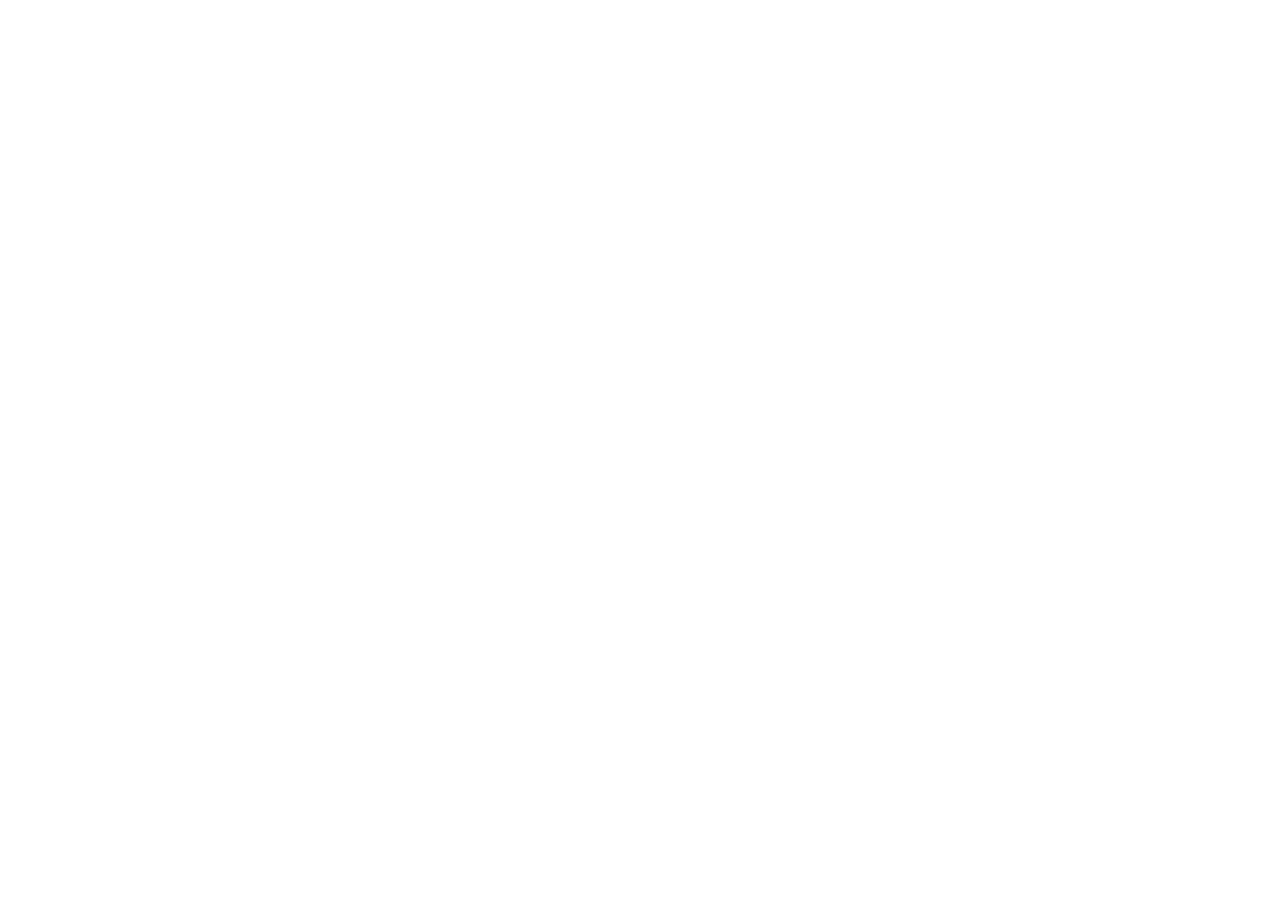
==== index.html @ a67c8c12 "FoodLens v3 sample-data preview" ====
<!doctype html>
<html lang="en">
  <head>
    <meta charset="UTF-8" />
    <meta name="viewport" content="width=device-width, initial-scale=1.0" />
    <meta name="robots" content="noindex,nofollow" />
    <title>FoodLens</title>
    <script type="module" crossorigin src="/foodlens-v3-preview/assets/index-B1rwq0A8.js"></script>
    <link rel="stylesheet" crossorigin href="/foodlens-v3-preview/assets/index-B7Wwh2Tb.css">
  <script>
(function () {
  var base = '/foodlens-v3-preview'
  var path = location.pathname
  if (path.indexOf(base) !== 0 || location.hash) return
  var extra = path.slice(base.length).replace(/\/index\.html$/, '').replace(/\/$/, '')
  if (extra) location.replace(base + '/#' + extra + location.search)
})()
</script>
  </head>
  <body>
    <div id="root"></div>
  </body>
</html>
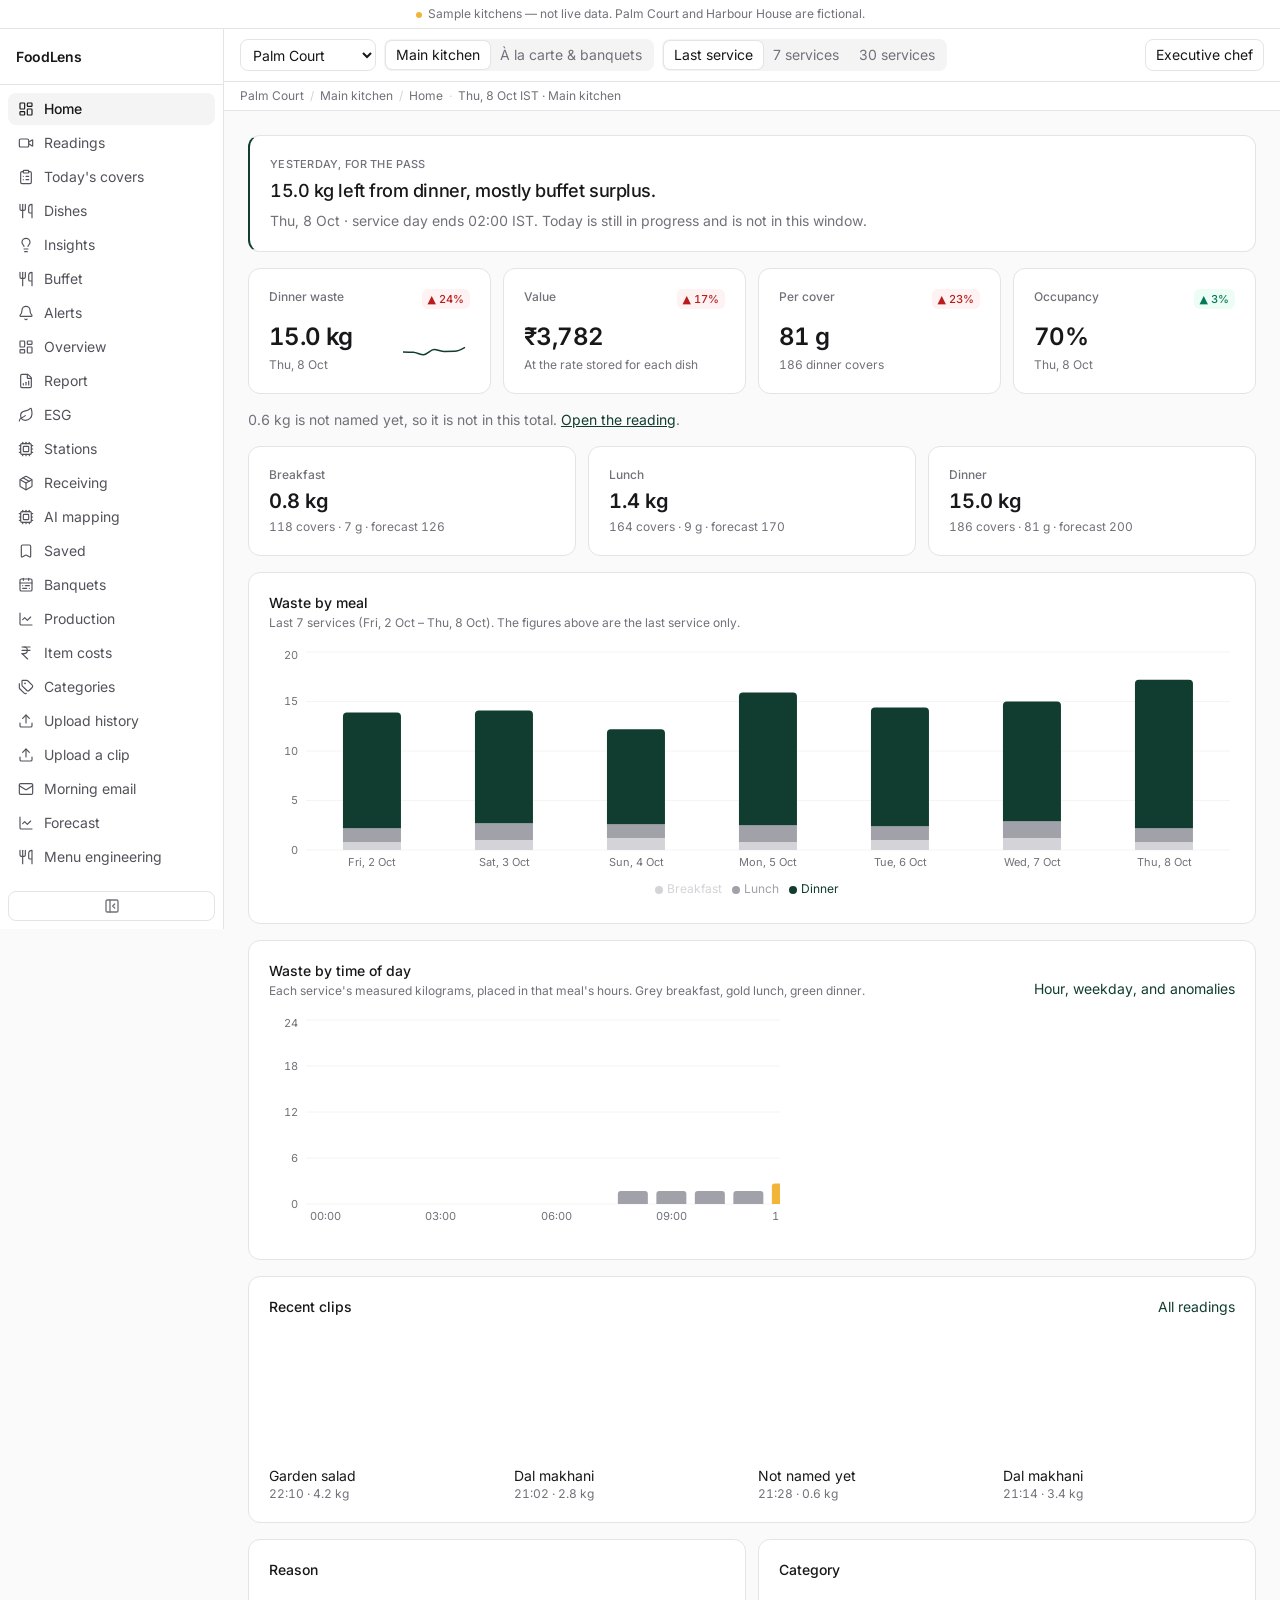
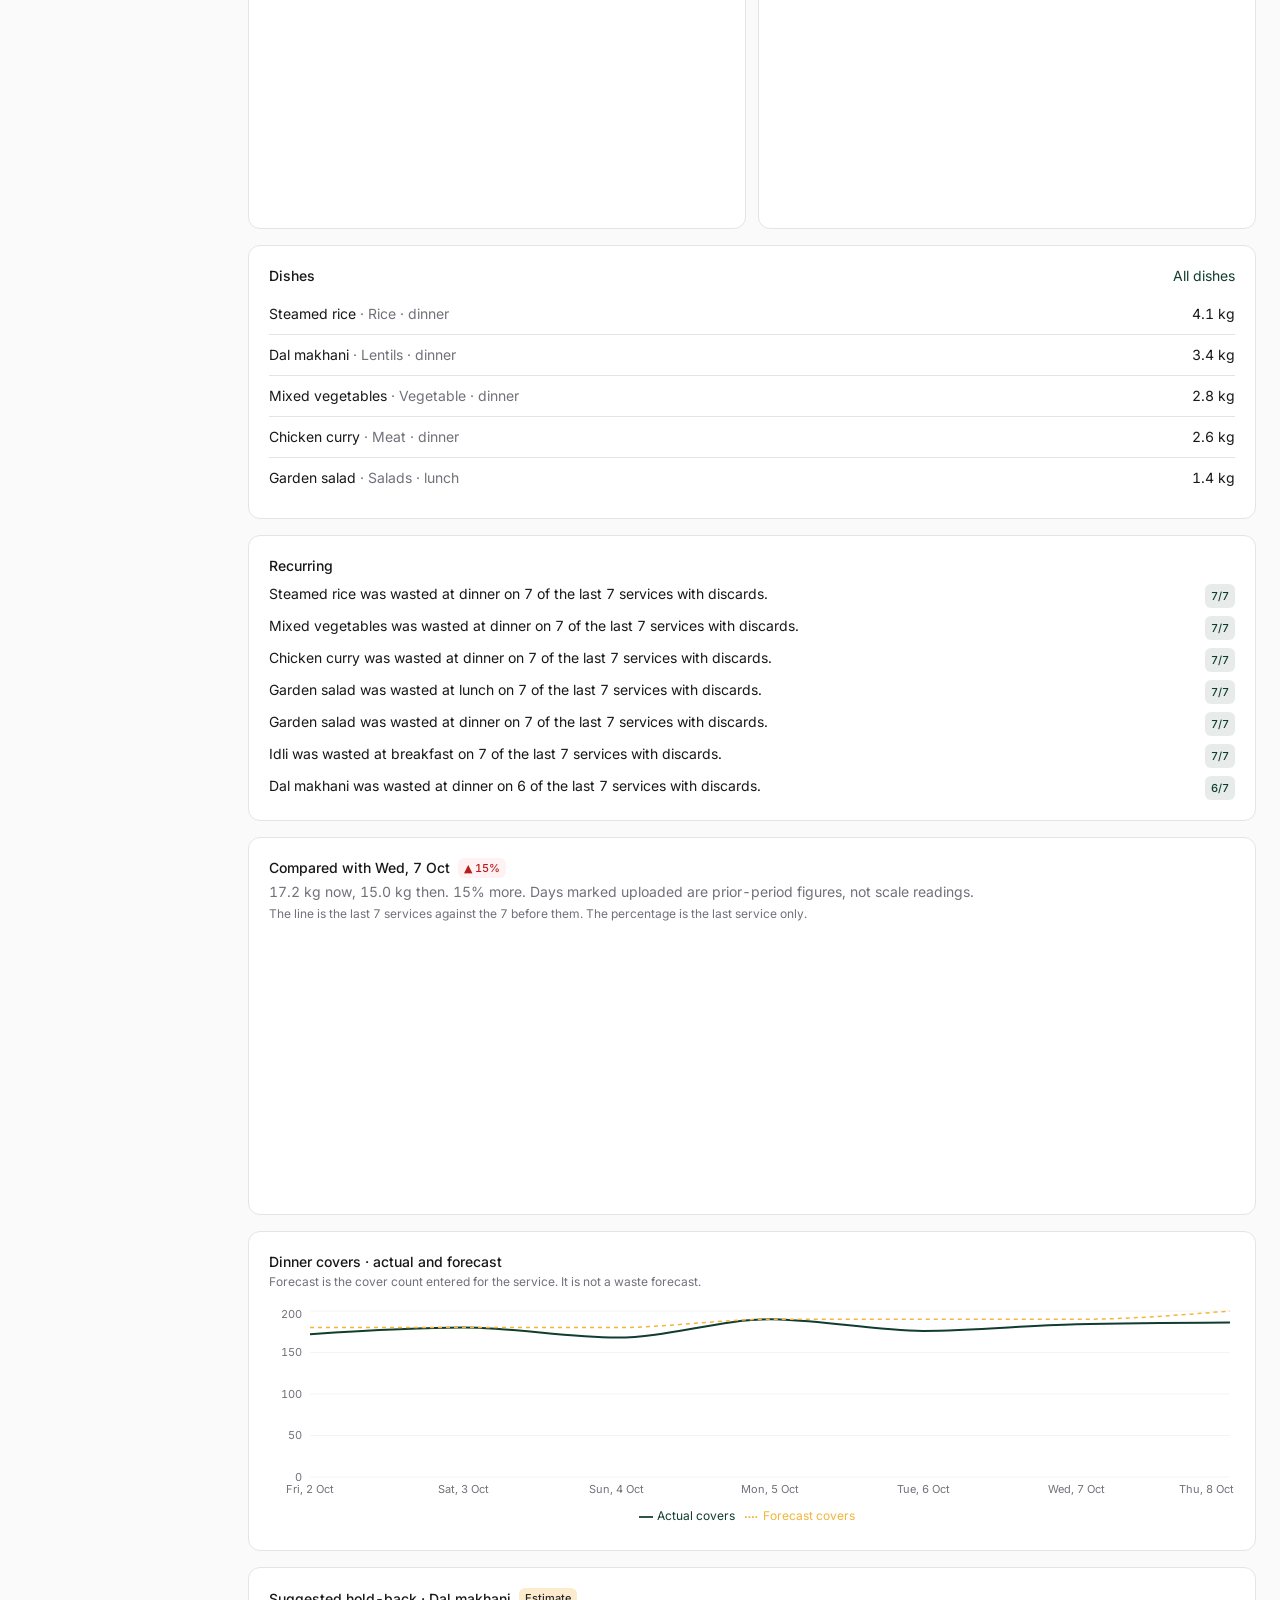
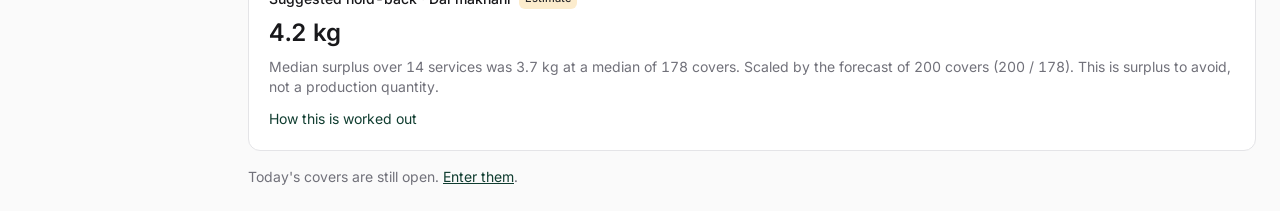
==== commit 830c6af0: "fix preview layout" ====
--- a/index.html
+++ b/index.html
@@ -5,8 +5,8 @@
     <meta name="viewport" content="width=device-width, initial-scale=1.0" />
     <meta name="robots" content="noindex,nofollow" />
     <title>FoodLens</title>
-    <script type="module" crossorigin src="/foodlens-v3-preview/assets/index-B1rwq0A8.js"></script>
-    <link rel="stylesheet" crossorigin href="/foodlens-v3-preview/assets/index-B7Wwh2Tb.css">
+    <script type="module" crossorigin src="/foodlens-v3-preview/assets/index-CcjBht7G.js"></script>
+    <link rel="stylesheet" crossorigin href="/foodlens-v3-preview/assets/index-CmCNtGsy.css">
   <script>
 (function () {
   var base = '/foodlens-v3-preview'
--- a/foodlens-v3-preview/assets/index-CmCNtGsy.css
+++ b/foodlens-v3-preview/assets/index-CmCNtGsy.css
@@ -0,0 +1 @@
+@font-face{font-family:Inter;font-style:normal;font-display:swap;font-weight:400;src:url(/foodlens-v3-preview/assets/inter-cyrillic-ext-400-normal-BQZuk6qB.woff2) format("woff2"),url(/foodlens-v3-preview/assets/inter-cyrillic-ext-400-normal-DQukG94-.woff) format("woff");unicode-range:U+0460-052F,U+1C80-1C8A,U+20B4,U+2DE0-2DFF,U+A640-A69F,U+FE2E-FE2F}@font-face{font-family:Inter;font-style:normal;font-display:swap;font-weight:400;src:url(/foodlens-v3-preview/assets/inter-cyrillic-400-normal-obahsSVq.woff2) format("woff2"),url(/foodlens-v3-preview/assets/inter-cyrillic-400-normal-HOLc17fK.woff) format("woff");unicode-range:U+0301,U+0400-045F,U+0490-0491,U+04B0-04B1,U+2116}@font-face{font-family:Inter;font-style:normal;font-display:swap;font-weight:400;src:url(/foodlens-v3-preview/assets/inter-greek-ext-400-normal-DGGRlc-M.woff2) format("woff2"),url(/foodlens-v3-preview/assets/inter-greek-ext-400-normal-KugGGMne.woff) format("woff");unicode-range:U+1F00-1FFF}@font-face{font-family:Inter;font-style:normal;font-display:swap;font-weight:400;src:url(/foodlens-v3-preview/assets/inter-greek-400-normal-B4URO6DV.woff2) format("woff2"),url(/foodlens-v3-preview/assets/inter-greek-400-normal-q2sYcFCs.woff) format("woff");unicode-range:U+0370-0377,U+037A-037F,U+0384-038A,U+038C,U+038E-03A1,U+03A3-03FF}@font-face{font-family:Inter;font-style:normal;font-display:swap;font-weight:400;src:url(/foodlens-v3-preview/assets/inter-vietnamese-400-normal-DMkecbls.woff2) format("woff2"),url(/foodlens-v3-preview/assets/inter-vietnamese-400-normal-Bbgyi5SW.woff) format("woff");unicode-range:U+0102-0103,U+0110-0111,U+0128-0129,U+0168-0169,U+01A0-01A1,U+01AF-01B0,U+0300-0301,U+0303-0304,U+0308-0309,U+0323,U+0329,U+1EA0-1EF9,U+20AB}@font-face{font-family:Inter;font-style:normal;font-display:swap;font-weight:400;src:url(/foodlens-v3-preview/assets/inter-latin-ext-400-normal-C1nco2VV.woff2) format("woff2"),url(/foodlens-v3-preview/assets/inter-latin-ext-400-normal-77YHD8bZ.woff) format("woff");unicode-range:U+0100-02BA,U+02BD-02C5,U+02C7-02CC,U+02CE-02D7,U+02DD-02FF,U+0304,U+0308,U+0329,U+1D00-1DBF,U+1E00-1E9F,U+1EF2-1EFF,U+2020,U+20A0-20AB,U+20AD-20C0,U+2113,U+2C60-2C7F,U+A720-A7FF}@font-face{font-family:Inter;font-style:normal;font-display:swap;font-weight:400;src:url(/foodlens-v3-preview/assets/inter-latin-400-normal-C38fXH4l.woff2) format("woff2"),url(/foodlens-v3-preview/assets/inter-latin-400-normal-CyCys3Eg.woff) format("woff");unicode-range:U+0000-00FF,U+0131,U+0152-0153,U+02BB-02BC,U+02C6,U+02DA,U+02DC,U+0304,U+0308,U+0329,U+2000-206F,U+20AC,U+2122,U+2191,U+2193,U+2212,U+2215,U+FEFF,U+FFFD}@font-face{font-family:Inter;font-style:normal;font-display:swap;font-weight:500;src:url(/foodlens-v3-preview/assets/inter-cyrillic-ext-500-normal-B0yAr1jD.woff2) format("woff2"),url(/foodlens-v3-preview/assets/inter-cyrillic-ext-500-normal-BmqWE9Dz.woff) format("woff");unicode-range:U+0460-052F,U+1C80-1C8A,U+20B4,U+2DE0-2DFF,U+A640-A69F,U+FE2E-FE2F}@font-face{font-family:Inter;font-style:normal;font-display:swap;font-weight:500;src:url(/foodlens-v3-preview/assets/inter-cyrillic-500-normal-BasfLYem.woff2) format("woff2"),url(/foodlens-v3-preview/assets/inter-cyrillic-500-normal-CxZf_p3X.woff) format("woff");unicode-range:U+0301,U+0400-045F,U+0490-0491,U+04B0-04B1,U+2116}@font-face{font-family:Inter;font-style:normal;font-display:swap;font-weight:500;src:url(/foodlens-v3-preview/assets/inter-greek-ext-500-normal-C4iEst2y.woff2) format("woff2"),url(/foodlens-v3-preview/assets/inter-greek-ext-500-normal-2j5mBUwD.woff) format("woff");unicode-range:U+1F00-1FFF}@font-face{font-family:Inter;font-style:normal;font-display:swap;font-weight:500;src:url(/foodlens-v3-preview/assets/inter-greek-500-normal-BIZE56-Y.woff2) format("woff2"),url(/foodlens-v3-preview/assets/inter-greek-500-normal-Xzm54t5V.woff) format("woff");unicode-range:U+0370-0377,U+037A-037F,U+0384-038A,U+038C,U+038E-03A1,U+03A3-03FF}@font-face{font-family:Inter;font-style:normal;font-display:swap;font-weight:500;src:url(/foodlens-v3-preview/assets/inter-vietnamese-500-normal-DOriooB6.woff2) format("woff2"),url(/foodlens-v3-preview/assets/inter-vietnamese-500-normal-mJboJaSs.woff) format("woff");unicode-range:U+0102-0103,U+0110-0111,U+0128-0129,U+0168-0169,U+01A0-01A1,U+01AF-01B0,U+0300-0301,U+0303-0304,U+0308-0309,U+0323,U+0329,U+1EA0-1EF9,U+20AB}@font-face{font-family:Inter;font-style:normal;font-display:swap;font-weight:500;src:url(/foodlens-v3-preview/assets/inter-latin-ext-500-normal-CV4jyFjo.woff2) format("woff2"),url(/foodlens-v3-preview/assets/inter-latin-ext-500-normal-BxGbmqWO.woff) format("woff");unicode-range:U+0100-02BA,U+02BD-02C5,U+02C7-02CC,U+02CE-02D7,U+02DD-02FF,U+0304,U+0308,U+0329,U+1D00-1DBF,U+1E00-1E9F,U+1EF2-1EFF,U+2020,U+20A0-20AB,U+20AD-20C0,U+2113,U+2C60-2C7F,U+A720-A7FF}@font-face{font-family:Inter;font-style:normal;font-display:swap;font-weight:500;src:url(/foodlens-v3-preview/assets/inter-latin-500-normal-Cerq10X2.woff2) format("woff2"),url(/foodlens-v3-preview/assets/inter-latin-500-normal-BL9OpVg8.woff) format("woff");unicode-range:U+0000-00FF,U+0131,U+0152-0153,U+02BB-02BC,U+02C6,U+02DA,U+02DC,U+0304,U+0308,U+0329,U+2000-206F,U+20AC,U+2122,U+2191,U+2193,U+2212,U+2215,U+FEFF,U+FFFD}@font-face{font-family:Inter;font-style:normal;font-display:swap;font-weight:600;src:url(/foodlens-v3-preview/assets/inter-cyrillic-ext-600-normal-Dfes3d0z.woff2) format("woff2"),url(/foodlens-v3-preview/assets/inter-cyrillic-ext-600-normal-Bcila6Z-.woff) format("woff");unicode-range:U+0460-052F,U+1C80-1C8A,U+20B4,U+2DE0-2DFF,U+A640-A69F,U+FE2E-FE2F}@font-face{font-family:Inter;font-style:normal;font-display:swap;font-weight:600;src:url(/foodlens-v3-preview/assets/inter-cyrillic-600-normal-CWCymEST.woff2) format("woff2"),url(/foodlens-v3-preview/assets/inter-cyrillic-600-normal-4D_pXhcN.woff) format("woff");unicode-range:U+0301,U+0400-045F,U+0490-0491,U+04B0-04B1,U+2116}@font-face{font-family:Inter;font-style:normal;font-display:swap;font-weight:600;src:url(/foodlens-v3-preview/assets/inter-greek-ext-600-normal-DRtmH8MT.woff2) format("woff2"),url(/foodlens-v3-preview/assets/inter-greek-ext-600-normal-B8X0CLgF.woff) format("woff");unicode-range:U+1F00-1FFF}@font-face{font-family:Inter;font-style:normal;font-display:swap;font-weight:600;src:url(/foodlens-v3-preview/assets/inter-greek-600-normal-plRanbMR.woff2) format("woff2"),url(/foodlens-v3-preview/assets/inter-greek-600-normal-BZpKdvQh.woff) format("woff");unicode-range:U+0370-0377,U+037A-037F,U+0384-038A,U+038C,U+038E-03A1,U+03A3-03FF}@font-face{font-family:Inter;font-style:normal;font-display:swap;font-weight:600;src:url(/foodlens-v3-preview/assets/inter-vietnamese-600-normal-Cc8MFFhd.woff2) format("woff2"),url(/foodlens-v3-preview/assets/inter-vietnamese-600-normal-BuLX-rYi.woff) format("woff");unicode-range:U+0102-0103,U+0110-0111,U+0128-0129,U+0168-0169,U+01A0-01A1,U+01AF-01B0,U+0300-0301,U+0303-0304,U+0308-0309,U+0323,U+0329,U+1EA0-1EF9,U+20AB}@font-face{font-family:Inter;font-style:normal;font-display:swap;font-weight:600;src:url(/foodlens-v3-preview/assets/inter-latin-ext-600-normal-D2bJ5OIk.woff2) format("woff2"),url(/foodlens-v3-preview/assets/inter-latin-ext-600-normal-CIVaiw4L.woff) format("woff");unicode-range:U+0100-02BA,U+02BD-02C5,U+02C7-02CC,U+02CE-02D7,U+02DD-02FF,U+0304,U+0308,U+0329,U+1D00-1DBF,U+1E00-1E9F,U+1EF2-1EFF,U+2020,U+20A0-20AB,U+20AD-20C0,U+2113,U+2C60-2C7F,U+A720-A7FF}@font-face{font-family:Inter;font-style:normal;font-display:swap;font-weight:600;src:url(/foodlens-v3-preview/assets/inter-latin-600-normal-LgqL8muc.woff2) format("woff2"),url(/foodlens-v3-preview/assets/inter-latin-600-normal-CiBQ2DWP.woff) format("woff");unicode-range:U+0000-00FF,U+0131,U+0152-0153,U+02BB-02BC,U+02C6,U+02DA,U+02DC,U+0304,U+0308,U+0329,U+2000-206F,U+20AC,U+2122,U+2191,U+2193,U+2212,U+2215,U+FEFF,U+FFFD}*,:before,:after{--tw-border-spacing-x: 0;--tw-border-spacing-y: 0;--tw-translate-x: 0;--tw-translate-y: 0;--tw-rotate: 0;--tw-skew-x: 0;--tw-skew-y: 0;--tw-scale-x: 1;--tw-scale-y: 1;--tw-pan-x: ;--tw-pan-y: ;--tw-pinch-zoom: ;--tw-scroll-snap-strictness: proximity;--tw-gradient-from-position: ;--tw-gradient-via-position: ;--tw-gradient-to-position: ;--tw-ordinal: ;--tw-slashed-zero: ;--tw-numeric-figure: ;--tw-numeric-spacing: ;--tw-numeric-fraction: ;--tw-ring-inset: ;--tw-ring-offset-width: 0px;--tw-ring-offset-color: #fff;--tw-ring-color: rgb(59 130 246 / .5);--tw-ring-offset-shadow: 0 0 #0000;--tw-ring-shadow: 0 0 #0000;--tw-shadow: 0 0 #0000;--tw-shadow-colored: 0 0 #0000;--tw-blur: ;--tw-brightness: ;--tw-contrast: ;--tw-grayscale: ;--tw-hue-rotate: ;--tw-invert: ;--tw-saturate: ;--tw-sepia: ;--tw-drop-shadow: ;--tw-backdrop-blur: ;--tw-backdrop-brightness: ;--tw-backdrop-contrast: ;--tw-backdrop-grayscale: ;--tw-backdrop-hue-rotate: ;--tw-backdrop-invert: ;--tw-backdrop-opacity: ;--tw-backdrop-saturate: ;--tw-backdrop-sepia: ;--tw-contain-size: ;--tw-contain-layout: ;--tw-contain-paint: ;--tw-contain-style: }::backdrop{--tw-border-spacing-x: 0;--tw-border-spacing-y: 0;--tw-translate-x: 0;--tw-translate-y: 0;--tw-rotate: 0;--tw-skew-x: 0;--tw-skew-y: 0;--tw-scale-x: 1;--tw-scale-y: 1;--tw-pan-x: ;--tw-pan-y: ;--tw-pinch-zoom: ;--tw-scroll-snap-strictness: proximity;--tw-gradient-from-position: ;--tw-gradient-via-position: ;--tw-gradient-to-position: ;--tw-ordinal: ;--tw-slashed-zero: ;--tw-numeric-figure: ;--tw-numeric-spacing: ;--tw-numeric-fraction: ;--tw-ring-inset: ;--tw-ring-offset-width: 0px;--tw-ring-offset-color: #fff;--tw-ring-color: rgb(59 130 246 / .5);--tw-ring-offset-shadow: 0 0 #0000;--tw-ring-shadow: 0 0 #0000;--tw-shadow: 0 0 #0000;--tw-shadow-colored: 0 0 #0000;--tw-blur: ;--tw-brightness: ;--tw-contrast: ;--tw-grayscale: ;--tw-hue-rotate: ;--tw-invert: ;--tw-saturate: ;--tw-sepia: ;--tw-drop-shadow: ;--tw-backdrop-blur: ;--tw-backdrop-brightness: ;--tw-backdrop-contrast: ;--tw-backdrop-grayscale: ;--tw-backdrop-hue-rotate: ;--tw-backdrop-invert: ;--tw-backdrop-opacity: ;--tw-backdrop-saturate: ;--tw-backdrop-sepia: ;--tw-contain-size: ;--tw-contain-layout: ;--tw-contain-paint: ;--tw-contain-style: }*,:before,:after{box-sizing:border-box;border-width:0;border-style:solid;border-color:#e5e7eb}:before,:after{--tw-content: ""}html,:host{line-height:1.5;-webkit-text-size-adjust:100%;-moz-tab-size:4;-o-tab-size:4;tab-size:4;font-family:Inter,ui-sans-serif,system-ui,sans-serif;font-feature-settings:normal;font-variation-settings:normal;-webkit-tap-highlight-color:transparent}body{margin:0;line-height:inherit}hr{height:0;color:inherit;border-top-width:1px}abbr:where([title]){-webkit-text-decoration:underline dotted;text-decoration:underline dotted}h1,h2,h3,h4,h5,h6{font-size:inherit;font-weight:inherit}a{color:inherit;text-decoration:inherit}b,strong{font-weight:bolder}code,kbd,samp,pre{font-family:ui-monospace,SFMono-Regular,Menlo,Monaco,Consolas,Liberation Mono,Courier New,monospace;font-feature-settings:normal;font-variation-settings:normal;font-size:1em}small{font-size:80%}sub,sup{font-size:75%;line-height:0;position:relative;vertical-align:baseline}sub{bottom:-.25em}sup{top:-.5em}table{text-indent:0;border-color:inherit;border-collapse:collapse}button,input,optgroup,select,textarea{font-family:inherit;font-feature-settings:inherit;font-variation-settings:inherit;font-size:100%;font-weight:inherit;line-height:inherit;letter-spacing:inherit;color:inherit;margin:0;padding:0}button,select{text-transform:none}button,input:where([type=button]),input:where([type=reset]),input:where([type=submit]){-webkit-appearance:button;background-color:transparent;background-image:none}:-moz-focusring{outline:auto}:-moz-ui-invalid{box-shadow:none}progress{vertical-align:baseline}::-webkit-inner-spin-button,::-webkit-outer-spin-button{height:auto}[type=search]{-webkit-appearance:textfield;outline-offset:-2px}::-webkit-search-decoration{-webkit-appearance:none}::-webkit-file-upload-button{-webkit-appearance:button;font:inherit}summary{display:list-item}blockquote,dl,dd,h1,h2,h3,h4,h5,h6,hr,figure,p,pre{margin:0}fieldset{margin:0;padding:0}legend{padding:0}ol,ul,menu{list-style:none;margin:0;padding:0}dialog{padding:0}textarea{resize:vertical}input::-moz-placeholder,textarea::-moz-placeholder{opacity:1;color:#9ca3af}input::placeholder,textarea::placeholder{opacity:1;color:#9ca3af}button,[role=button]{cursor:pointer}:disabled{cursor:default}img,svg,video,canvas,audio,iframe,embed,object{display:block;vertical-align:middle}img,video{max-width:100%;height:auto}[hidden]:where(:not([hidden=until-found])){display:none}.container{width:100%}@media(min-width:640px){.container{max-width:640px}}@media(min-width:768px){.container{max-width:768px}}@media(min-width:1024px){.container{max-width:1024px}}@media(min-width:1280px){.container{max-width:1280px}}@media(min-width:1536px){.container{max-width:1536px}}.sr-only{position:absolute;width:1px;height:1px;padding:0;margin:-1px;overflow:hidden;clip:rect(0,0,0,0);white-space:nowrap;border-width:0}.fixed{position:fixed}.absolute{position:absolute}.relative{position:relative}.sticky{position:sticky}.inset-0{top:0;right:0;bottom:0;left:0}.inset-x-0{left:0;right:0}.inset-y-0{top:0;bottom:0}.bottom-0{bottom:0}.bottom-20{bottom:5rem}.left-0{left:0}.left-3{left:.75rem}.right-0{right:0}.right-3{right:.75rem}.right-4{right:1rem}.top-0{top:0}.top-3{top:.75rem}.z-10{z-index:10}.z-20{z-index:20}.z-30{z-index:30}.z-40{z-index:40}.z-50{z-index:50}.col-span-2{grid-column:span 2 / span 2}.m-2{margin:.5rem}.mx-1\.5{margin-left:.375rem;margin-right:.375rem}.mx-auto{margin-left:auto;margin-right:auto}.-mb-px{margin-bottom:-1px}.mb-1\.5{margin-bottom:.375rem}.mb-2{margin-bottom:.5rem}.mb-3{margin-bottom:.75rem}.ml-2{margin-left:.5rem}.ml-auto{margin-left:auto}.mr-1\.5{margin-right:.375rem}.mt-0\.5{margin-top:.125rem}.mt-1{margin-top:.25rem}.mt-1\.5{margin-top:.375rem}.mt-2{margin-top:.5rem}.mt-3{margin-top:.75rem}.mt-4{margin-top:1rem}.mt-6{margin-top:1.5rem}.block{display:block}.inline-block{display:inline-block}.flex{display:flex}.inline-flex{display:inline-flex}.table{display:table}.grid{display:grid}.hidden{display:none}.aspect-video{aspect-ratio:16 / 9}.h-1\.5{height:.375rem}.h-10{height:2.5rem}.h-12{height:3rem}.h-14{height:3.5rem}.h-16{height:4rem}.h-48{height:12rem}.h-56{height:14rem}.h-64{height:16rem}.h-7{height:1.75rem}.h-8{height:2rem}.h-9{height:2.25rem}.h-full{height:100%}.h-screen{height:100vh}.max-h-\[32rem\]{max-height:32rem}.min-h-screen{min-height:100vh}.w-1\.5{width:.375rem}.w-14{width:3.5rem}.w-16{width:4rem}.w-20{width:5rem}.w-24{width:6rem}.w-28{width:7rem}.w-48{width:12rem}.w-56{width:14rem}.w-64{width:16rem}.w-7{width:1.75rem}.w-9{width:2.25rem}.w-\[72px\]{width:72px}.w-full{width:100%}.min-w-0{min-width:0px}.max-w-2xl{max-width:42rem}.max-w-md{max-width:28rem}.max-w-sm{max-width:24rem}.flex-1{flex:1 1 0%}.shrink-0{flex-shrink:0}.transform{transform:translate(var(--tw-translate-x),var(--tw-translate-y)) rotate(var(--tw-rotate)) skew(var(--tw-skew-x)) skewY(var(--tw-skew-y)) scaleX(var(--tw-scale-x)) scaleY(var(--tw-scale-y))}@keyframes pulse{50%{opacity:.5}}.animate-pulse{animation:pulse 2s cubic-bezier(.4,0,.6,1) infinite}.cursor-pointer{cursor:pointer}.grid-cols-2{grid-template-columns:repeat(2,minmax(0,1fr))}.grid-cols-3{grid-template-columns:repeat(3,minmax(0,1fr))}.grid-cols-4{grid-template-columns:repeat(4,minmax(0,1fr))}.flex-col{flex-direction:column}.flex-wrap{flex-wrap:wrap}.items-start{align-items:flex-start}.items-end{align-items:flex-end}.items-center{align-items:center}.justify-center{justify-content:center}.justify-between{justify-content:space-between}.gap-0\.5{gap:.125rem}.gap-1{gap:.25rem}.gap-2{gap:.5rem}.gap-2\.5{gap:.625rem}.gap-3{gap:.75rem}.gap-4{gap:1rem}.overflow-auto{overflow:auto}.overflow-hidden{overflow:hidden}.overflow-x-auto{overflow-x:auto}.overflow-y-auto{overflow-y:auto}.rounded-full{border-radius:9999px}.rounded-lg{border-radius:.5rem}.rounded-md{border-radius:.375rem}.rounded-xl{border-radius:.75rem}.border{border-width:1px}.border-b{border-bottom-width:1px}.border-b-2{border-bottom-width:2px}.border-l-2{border-left-width:2px}.border-r{border-right-width:1px}.border-t{border-top-width:1px}.border-dashed{border-style:dashed}.border-forest{--tw-border-opacity: 1;border-color:rgb(16 61 48 / var(--tw-border-opacity, 1))}.border-line{--tw-border-opacity: 1;border-color:rgb(228 228 231 / var(--tw-border-opacity, 1))}.border-transparent{border-color:transparent}.border-zinc-300{--tw-border-opacity: 1;border-color:rgb(212 212 216 / var(--tw-border-opacity, 1))}.border-l-forest{--tw-border-opacity: 1;border-left-color:rgb(16 61 48 / var(--tw-border-opacity, 1))}.bg-\[\#f2b53a\]\/25{background-color:#f2b53a40}.bg-black\/55{background-color:#0000008c}.bg-black\/60{background-color:#0009}.bg-canvas{--tw-bg-opacity: 1;background-color:rgb(250 250 250 / var(--tw-bg-opacity, 1))}.bg-emerald-50{--tw-bg-opacity: 1;background-color:rgb(236 253 245 / var(--tw-bg-opacity, 1))}.bg-forest{--tw-bg-opacity: 1;background-color:rgb(16 61 48 / var(--tw-bg-opacity, 1))}.bg-forest\/10{background-color:#103d301a}.bg-forest\/5{background-color:#103d300d}.bg-red-50{--tw-bg-opacity: 1;background-color:rgb(254 242 242 / var(--tw-bg-opacity, 1))}.bg-turmeric{--tw-bg-opacity: 1;background-color:rgb(242 181 58 / var(--tw-bg-opacity, 1))}.bg-white{--tw-bg-opacity: 1;background-color:rgb(255 255 255 / var(--tw-bg-opacity, 1))}.bg-zinc-100{--tw-bg-opacity: 1;background-color:rgb(244 244 245 / var(--tw-bg-opacity, 1))}.bg-zinc-50{--tw-bg-opacity: 1;background-color:rgb(250 250 250 / var(--tw-bg-opacity, 1))}.bg-zinc-900\/20{background-color:#18181b33}.bg-zinc-950{--tw-bg-opacity: 1;background-color:rgb(9 9 11 / var(--tw-bg-opacity, 1))}.object-cover{-o-object-fit:cover;object-fit:cover}.p-0\.5{padding:.125rem}.p-1{padding:.25rem}.p-1\.5{padding:.375rem}.p-2{padding:.5rem}.p-3{padding:.75rem}.p-4{padding:1rem}.px-1{padding-left:.25rem;padding-right:.25rem}.px-1\.5{padding-left:.375rem;padding-right:.375rem}.px-2{padding-left:.5rem;padding-right:.5rem}.px-2\.5{padding-left:.625rem;padding-right:.625rem}.px-3{padding-left:.75rem;padding-right:.75rem}.px-4{padding-left:1rem;padding-right:1rem}.px-5{padding-left:1.25rem;padding-right:1.25rem}.py-0\.5{padding-top:.125rem;padding-bottom:.125rem}.py-1{padding-top:.25rem;padding-bottom:.25rem}.py-1\.5{padding-top:.375rem;padding-bottom:.375rem}.py-10{padding-top:2.5rem;padding-bottom:2.5rem}.py-16{padding-top:4rem;padding-bottom:4rem}.py-2{padding-top:.5rem;padding-bottom:.5rem}.py-2\.5{padding-top:.625rem;padding-bottom:.625rem}.py-3{padding-top:.75rem;padding-bottom:.75rem}.py-4{padding-top:1rem;padding-bottom:1rem}.py-6{padding-top:1.5rem;padding-bottom:1.5rem}.py-8{padding-top:2rem;padding-bottom:2rem}.pb-2{padding-bottom:.5rem}.pb-20{padding-bottom:5rem}.pb-3{padding-bottom:.75rem}.pb-4{padding-bottom:1rem}.pt-4{padding-top:1rem}.text-left{text-align:left}.text-center{text-align:center}.text-right{text-align:right}.align-middle{vertical-align:middle}.text-2xl{font-size:1.5rem;line-height:2rem}.text-3xl{font-size:1.875rem;line-height:2.25rem}.text-\[10px\]{font-size:10px}.text-\[11px\]{font-size:11px}.text-base{font-size:1rem;line-height:1.5rem}.text-lg{font-size:1.125rem;line-height:1.75rem}.text-sm{font-size:.875rem;line-height:1.25rem}.text-xl{font-size:1.25rem;line-height:1.75rem}.text-xs{font-size:.75rem;line-height:1rem}.font-medium{font-weight:500}.font-semibold{font-weight:600}.uppercase{text-transform:uppercase}.capitalize{text-transform:capitalize}.tabular-nums{--tw-numeric-spacing: tabular-nums;font-variant-numeric:var(--tw-ordinal) var(--tw-slashed-zero) var(--tw-numeric-figure) var(--tw-numeric-spacing) var(--tw-numeric-fraction)}.tracking-tight{letter-spacing:-.025em}.tracking-wide{letter-spacing:.025em}.text-emerald-700{--tw-text-opacity: 1;color:rgb(4 120 87 / var(--tw-text-opacity, 1))}.text-forest{--tw-text-opacity: 1;color:rgb(16 61 48 / var(--tw-text-opacity, 1))}.text-ink{--tw-text-opacity: 1;color:rgb(24 24 27 / var(--tw-text-opacity, 1))}.text-muted{--tw-text-opacity: 1;color:rgb(113 113 122 / var(--tw-text-opacity, 1))}.text-red-700{--tw-text-opacity: 1;color:rgb(185 28 28 / var(--tw-text-opacity, 1))}.text-white{--tw-text-opacity: 1;color:rgb(255 255 255 / var(--tw-text-opacity, 1))}.text-zinc-300{--tw-text-opacity: 1;color:rgb(212 212 216 / var(--tw-text-opacity, 1))}.text-zinc-400{--tw-text-opacity: 1;color:rgb(161 161 170 / var(--tw-text-opacity, 1))}.text-zinc-600{--tw-text-opacity: 1;color:rgb(82 82 91 / var(--tw-text-opacity, 1))}.text-zinc-700{--tw-text-opacity: 1;color:rgb(63 63 70 / var(--tw-text-opacity, 1))}.text-zinc-800{--tw-text-opacity: 1;color:rgb(39 39 42 / var(--tw-text-opacity, 1))}.underline{text-decoration-line:underline}.shadow-\[0_0_0_1px_\#e4e4e7\]{--tw-shadow: 0 0 0 1px #e4e4e7;--tw-shadow-colored: 0 0 0 1px var(--tw-shadow-color);box-shadow:var(--tw-ring-offset-shadow, 0 0 #0000),var(--tw-ring-shadow, 0 0 #0000),var(--tw-shadow)}.invert{--tw-invert: invert(100%);filter:var(--tw-blur) var(--tw-brightness) var(--tw-contrast) var(--tw-grayscale) var(--tw-hue-rotate) var(--tw-invert) var(--tw-saturate) var(--tw-sepia) var(--tw-drop-shadow)}.filter{filter:var(--tw-blur) var(--tw-brightness) var(--tw-contrast) var(--tw-grayscale) var(--tw-hue-rotate) var(--tw-invert) var(--tw-saturate) var(--tw-sepia) var(--tw-drop-shadow)}html,body{font-family:Inter,ui-sans-serif,system-ui,sans-serif}body{margin:0;background:#fafafa;color:#18181b;font-variant-numeric:tabular-nums;-webkit-font-smoothing:antialiased}@media print{aside,.no-print,.sample-banner{display:none!important}main{max-width:none!important}body{background:#fff}}.placeholder\:text-zinc-400::-moz-placeholder{--tw-text-opacity: 1;color:rgb(161 161 170 / var(--tw-text-opacity, 1))}.placeholder\:text-zinc-400::placeholder{--tw-text-opacity: 1;color:rgb(161 161 170 / var(--tw-text-opacity, 1))}.first\:border-t-0:first-child{border-top-width:0px}.hover\:bg-\[\#0c2e24\]:hover{--tw-bg-opacity: 1;background-color:rgb(12 46 36 / var(--tw-bg-opacity, 1))}.hover\:bg-zinc-50:hover{--tw-bg-opacity: 1;background-color:rgb(250 250 250 / var(--tw-bg-opacity, 1))}.hover\:text-forest:hover{--tw-text-opacity: 1;color:rgb(16 61 48 / var(--tw-text-opacity, 1))}.hover\:text-ink:hover{--tw-text-opacity: 1;color:rgb(24 24 27 / var(--tw-text-opacity, 1))}.focus\:border-forest:focus{--tw-border-opacity: 1;border-color:rgb(16 61 48 / var(--tw-border-opacity, 1))}.focus\:outline-none:focus{outline:2px solid transparent;outline-offset:2px}.focus\:ring-2:focus{--tw-ring-offset-shadow: var(--tw-ring-inset) 0 0 0 var(--tw-ring-offset-width) var(--tw-ring-offset-color);--tw-ring-shadow: var(--tw-ring-inset) 0 0 0 calc(2px + var(--tw-ring-offset-width)) var(--tw-ring-color);box-shadow:var(--tw-ring-offset-shadow),var(--tw-ring-shadow),var(--tw-shadow, 0 0 #0000)}.focus\:ring-forest\/15:focus{--tw-ring-color: rgb(16 61 48 / .15)}@media(min-width:640px){.sm\:w-auto{width:auto}.sm\:grid-cols-2{grid-template-columns:repeat(2,minmax(0,1fr))}.sm\:grid-cols-3{grid-template-columns:repeat(3,minmax(0,1fr))}.sm\:grid-cols-4{grid-template-columns:repeat(4,minmax(0,1fr))}.sm\:flex-row{flex-direction:row}.sm\:items-start{align-items:flex-start}.sm\:items-center{align-items:center}.sm\:justify-between{justify-content:space-between}.sm\:p-5{padding:1.25rem}.sm\:px-6{padding-left:1.5rem;padding-right:1.5rem}.sm\:text-sm{font-size:.875rem;line-height:1.25rem}}@media(min-width:768px){.md\:bottom-6{bottom:1.5rem}.md\:flex{display:flex}.md\:hidden{display:none}.md\:pb-0{padding-bottom:0}}@media(min-width:1024px){.lg\:grid-cols-2{grid-template-columns:repeat(2,minmax(0,1fr))}.lg\:grid-cols-4{grid-template-columns:repeat(4,minmax(0,1fr))}}@media(min-width:1280px){.xl\:grid-cols-4{grid-template-columns:repeat(4,minmax(0,1fr))}}
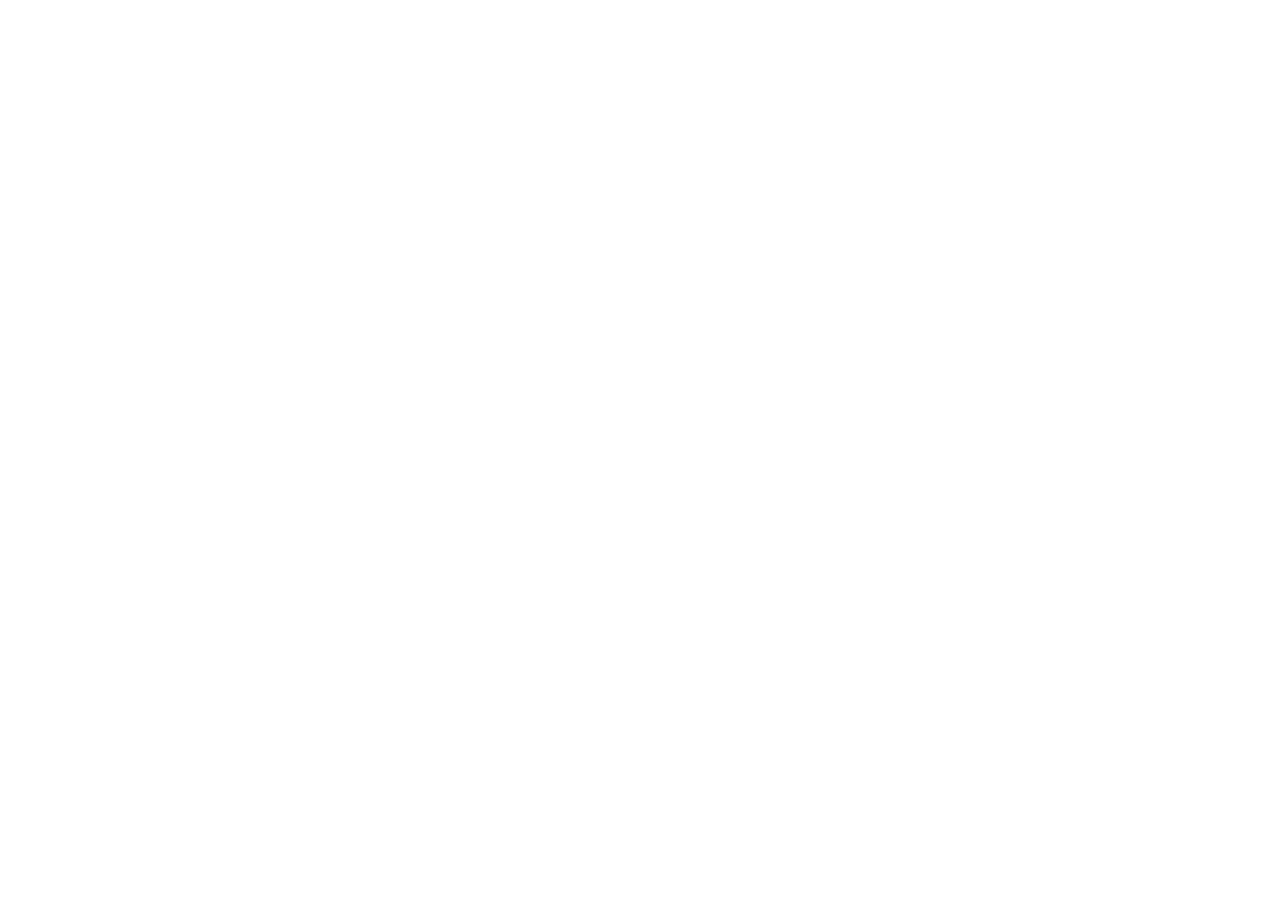
==== commit eb9de46a: "v3 preview: 5-section product IA" ====
--- a/index.html
+++ b/index.html
@@ -5,8 +5,8 @@
     <meta name="viewport" content="width=device-width, initial-scale=1.0" />
     <meta name="robots" content="noindex,nofollow" />
     <title>FoodLens</title>
-    <script type="module" crossorigin src="/foodlens-v3-preview/assets/index-CcjBht7G.js"></script>
-    <link rel="stylesheet" crossorigin href="/foodlens-v3-preview/assets/index-CmCNtGsy.css">
+    <script type="module" crossorigin src="/foodlens-v3-preview/assets/index-D6OuoAp-.js"></script>
+    <link rel="stylesheet" crossorigin href="/foodlens-v3-preview/assets/index-z7fxV_dj.css">
   <script>
 (function () {
   var base = '/foodlens-v3-preview'
